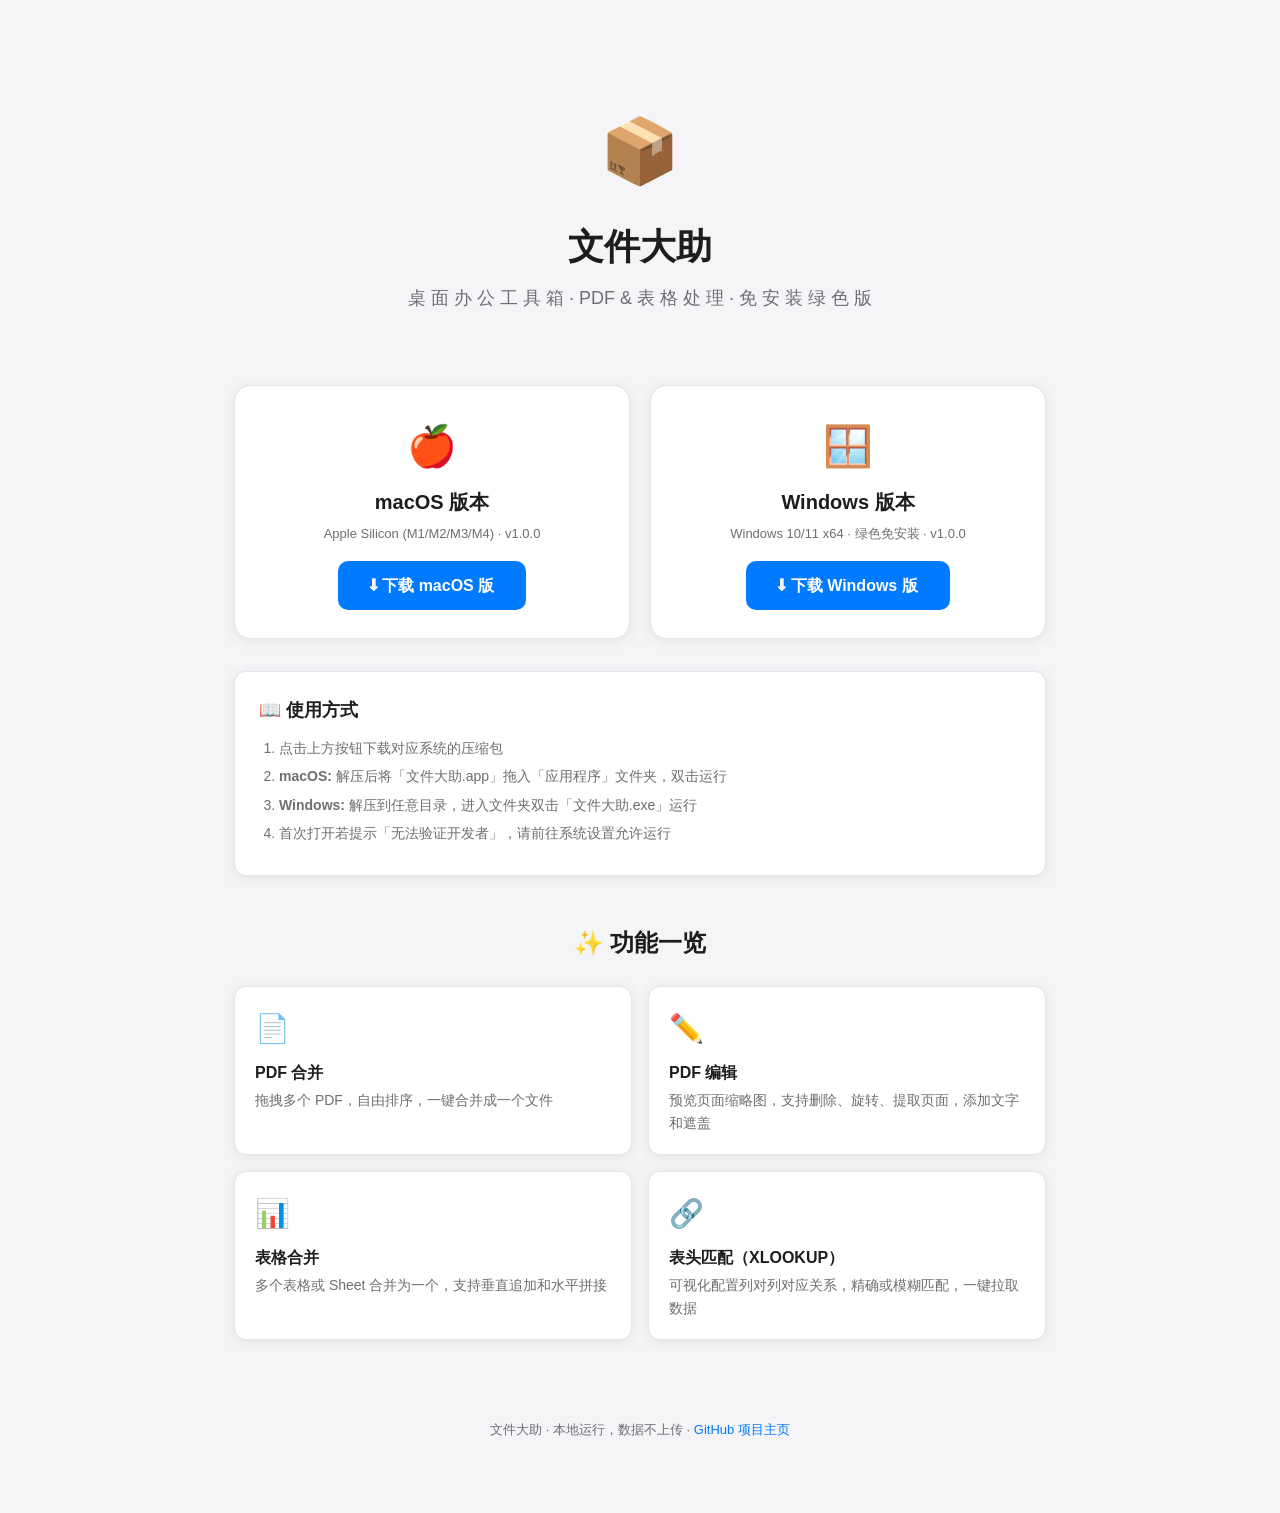
==== docs/index.html @ 8a0b98f0 "feat: 文件大助 v1.0.0 — PDF合并/编辑、表格合并/匹配、GitHub Actions双平台构建、下载网站" ====
<!DOCTYPE html>
<html lang="zh-CN">
<head>
<meta charset="UTF-8">
<meta name="viewport" content="width=device-width, initial-scale=1.0">
<title>文件大助 — 桌面办公工具箱</title>
<style>
  :root {
    --bg: #f5f5f7;
    --card: #ffffff;
    --text: #1d1d1f;
    --sub: #6e6e73;
    --accent: #007aff;
    --border: #e5e5ea;
    --shadow: 0 2px 12px rgba(0,0,0,0.08);
  }
  * { margin: 0; padding: 0; box-sizing: border-box; }
  body {
    font-family: -apple-system, BlinkMacSystemFont, "Segoe UI", "PingFang SC", "Microsoft YaHei", sans-serif;
    background: var(--bg); color: var(--text); line-height: 1.6;
  }
  .container { max-width: 860px; margin: 0 auto; padding: 40px 24px; }

  /* 顶部 */
  .hero { text-align: center; padding: 60px 0 40px; }
  .hero .icon { font-size: 64px; margin-bottom: 16px; }
  .hero h1 { font-size: 36px; font-weight: 700; margin-bottom: 8px; }
  .hero .tagline { font-size: 18px; color: var(--sub); }

  /* 下载卡片 */
  .download-section { display: grid; grid-template-columns: 1fr 1fr; gap: 20px; margin: 32px 0; }
  @media (max-width: 600px) { .download-section { grid-template-columns: 1fr; } }
  .dl-card {
    background: var(--card); border-radius: 16px; padding: 28px 24px;
    box-shadow: var(--shadow); text-align: center;
    border: 1px solid var(--border);
  }
  .dl-card .os-icon { font-size: 40px; margin-bottom: 8px; }
  .dl-card h3 { font-size: 20px; margin-bottom: 6px; }
  .dl-card .meta { font-size: 13px; color: var(--sub); margin-bottom: 16px; }
  .dl-btn {
    display: inline-block; background: var(--accent); color: #fff;
    padding: 12px 32px; border-radius: 10px; text-decoration: none;
    font-size: 16px; font-weight: 600; transition: opacity 0.2s;
  }
  .dl-btn:hover { opacity: 0.85; }

  /* 功能 */
  .features { margin: 48px 0; }
  .features h2 { font-size: 24px; text-align: center; margin-bottom: 24px; }
  .feat-grid { display: grid; grid-template-columns: 1fr 1fr; gap: 16px; }
  @media (max-width: 600px) { .feat-grid { grid-template-columns: 1fr; } }
  .feat {
    background: var(--card); border-radius: 12px; padding: 20px;
    box-shadow: var(--shadow); border: 1px solid var(--border);
  }
  .feat .f-icon { font-size: 28px; margin-bottom: 8px; }
  .feat h4 { font-size: 16px; margin-bottom: 4px; }
  .feat p { font-size: 14px; color: var(--sub); }

  /* 说明 */
  .info { background: var(--card); border-radius: 12px; padding: 24px;
    box-shadow: var(--shadow); border: 1px solid var(--border); margin: 24px 0;
  }
  .info h3 { font-size: 18px; margin-bottom: 12px; }
  .info ol { padding-left: 20px; font-size: 14px; color: var(--sub); }
  .info li { margin-bottom: 6px; }

  /* 页脚 */
  .footer { text-align: center; padding: 32px 0; font-size: 13px; color: var(--sub); }
  .footer a { color: var(--accent); text-decoration: none; }
</style>
</head>
<body>

<div class="container">

  <!-- 顶部介绍 -->
  <div class="hero">
    <div class="icon">📦</div>
    <h1>文件大助</h1>
    <p class="tagline">桌 面 办 公 工 具 箱  ·  PDF & 表 格 处 理  ·  免 安 装 绿 色 版</p>
  </div>

  <!-- 下载按钮 -->
  <div class="download-section">
    <div class="dl-card">
      <div class="os-icon">🍎</div>
      <h3>macOS 版本</h3>
      <p class="meta">Apple Silicon (M1/M2/M3/M4)  ·  v1.0.0</p>
      <a class="dl-btn" id="dl-mac" href="#">⬇ 下载 macOS 版</a>
    </div>
    <div class="dl-card">
      <div class="os-icon">🪟</div>
      <h3>Windows 版本</h3>
      <p class="meta">Windows 10/11 x64  ·  绿色免安装  ·  v1.0.0</p>
      <a class="dl-btn" id="dl-win" href="#">⬇ 下载 Windows 版</a>
    </div>
  </div>

  <!-- 使用说明 -->
  <div class="info">
    <h3>📖 使用方式</h3>
    <ol>
      <li>点击上方按钮下载对应系统的压缩包</li>
      <li><strong>macOS:</strong> 解压后将「文件大助.app」拖入「应用程序」文件夹，双击运行</li>
      <li><strong>Windows:</strong> 解压到任意目录，进入文件夹双击「文件大助.exe」运行</li>
      <li>首次打开若提示「无法验证开发者」，请前往系统设置允许运行</li>
    </ol>
  </div>

  <!-- 功能介绍 -->
  <div class="features">
    <h2>✨ 功能一览</h2>
    <div class="feat-grid">
      <div class="feat">
        <div class="f-icon">📄</div>
        <h4>PDF 合并</h4>
        <p>拖拽多个 PDF，自由排序，一键合并成一个文件</p>
      </div>
      <div class="feat">
        <div class="f-icon">✏️</div>
        <h4>PDF 编辑</h4>
        <p>预览页面缩略图，支持删除、旋转、提取页面，添加文字和遮盖</p>
      </div>
      <div class="feat">
        <div class="f-icon">📊</div>
        <h4>表格合并</h4>
        <p>多个表格或 Sheet 合并为一个，支持垂直追加和水平拼接</p>
      </div>
      <div class="feat">
        <div class="f-icon">🔗</div>
        <h4>表头匹配（XLOOKUP）</h4>
        <p>可视化配置列对列对应关系，精确或模糊匹配，一键拉取数据</p>
      </div>
    </div>
  </div>

  <!-- 页脚 -->
  <div class="footer">
    <p>文件大助 · 本地运行，数据不上传 · <a href="https://github.com" target="_blank">GitHub 项目主页</a></p>
  </div>

</div>

<script>
// 动态获取最新 Release 下载链接
const REPO = "USER/REPO"; // 请替换为实际仓库名
fetch(`https://api.github.com/repos/${REPO}/releases/latest`)
  .then(r => r.json())
  .then(data => {
    data.assets.forEach(asset => {
      if (asset.name.includes("macOS")) {
        document.getElementById("dl-mac").href = asset.browser_download_url;
      } else if (asset.name.includes("Windows")) {
        document.getElementById("dl-win").href = asset.browser_download_url;
      }
    });
  })
  .catch(() => {
    // 如果 API 获取失败，保留默认链接
  });
</script>

</body>
</html>
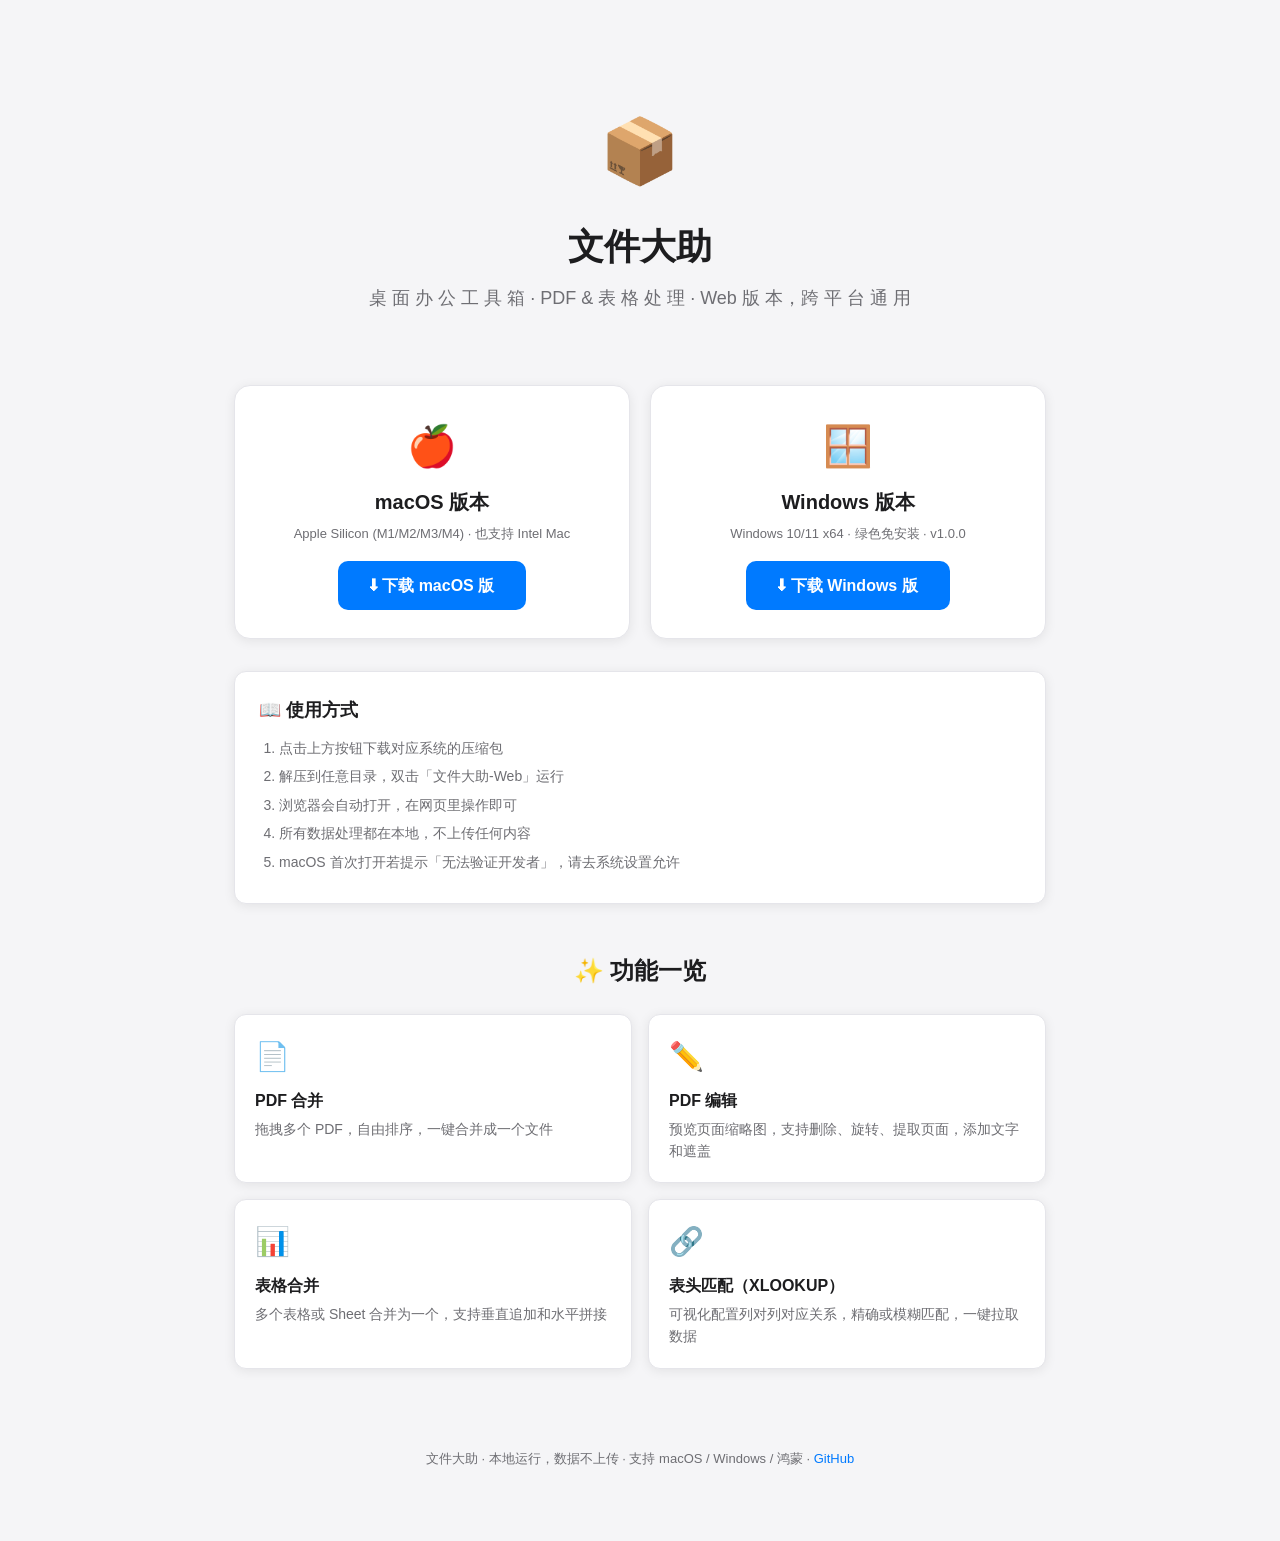
==== commit a7aa2aeb: "feat: Web版 — Flask浏览器界面，跨平台支持macOS/Windows/鸿蒙" ====
--- a/docs/index.html
+++ b/docs/index.html
@@ -79,7 +79,7 @@
   <div class="hero">
     <div class="icon">📦</div>
     <h1>文件大助</h1>
-    <p class="tagline">桌 面 办 公 工 具 箱  ·  PDF & 表 格 处 理  ·  免 安 装 绿 色 版</p>
+    <p class="tagline">桌 面 办 公 工 具 箱  ·  PDF & 表 格 处 理  ·  Web 版 本，跨 平 台 通 用</p>
   </div>
 
   <!-- 下载按钮 -->
@@ -87,7 +87,7 @@
     <div class="dl-card">
       <div class="os-icon">🍎</div>
       <h3>macOS 版本</h3>
-      <p class="meta">Apple Silicon (M1/M2/M3/M4)  ·  v1.0.0</p>
+      <p class="meta">Apple Silicon (M1/M2/M3/M4)  ·  也支持 Intel Mac</p>
       <a class="dl-btn" id="dl-mac" href="#">⬇ 下载 macOS 版</a>
     </div>
     <div class="dl-card">
@@ -103,9 +103,10 @@
     <h3>📖 使用方式</h3>
     <ol>
       <li>点击上方按钮下载对应系统的压缩包</li>
-      <li><strong>macOS:</strong> 解压后将「文件大助.app」拖入「应用程序」文件夹，双击运行</li>
-      <li><strong>Windows:</strong> 解压到任意目录，进入文件夹双击「文件大助.exe」运行</li>
-      <li>首次打开若提示「无法验证开发者」，请前往系统设置允许运行</li>
+      <li>解压到任意目录，双击「文件大助-Web」运行</li>
+      <li>浏览器会自动打开，在网页里操作即可</li>
+      <li>所有数据处理都在本地，不上传任何内容</li>
+      <li>macOS 首次打开若提示「无法验证开发者」，请去系统设置允许</li>
     </ol>
   </div>
 
@@ -138,14 +139,14 @@
 
   <!-- 页脚 -->
   <div class="footer">
-    <p>文件大助 · 本地运行，数据不上传 · <a href="https://github.com" target="_blank">GitHub 项目主页</a></p>
+    <p>文件大助 · 本地运行，数据不上传 · 支持 macOS / Windows / 鸿蒙 · <a href="https://github.com/mingwei886688-stack/-" target="_blank">GitHub</a></p>
   </div>
 
 </div>
 
 <script>
 // 动态获取最新 Release 下载链接
-const REPO = "USER/REPO"; // 请替换为实际仓库名
+const REPO = "mingwei886688-stack/-";
 fetch(`https://api.github.com/repos/${REPO}/releases/latest`)
   .then(r => r.json())
   .then(data => {
